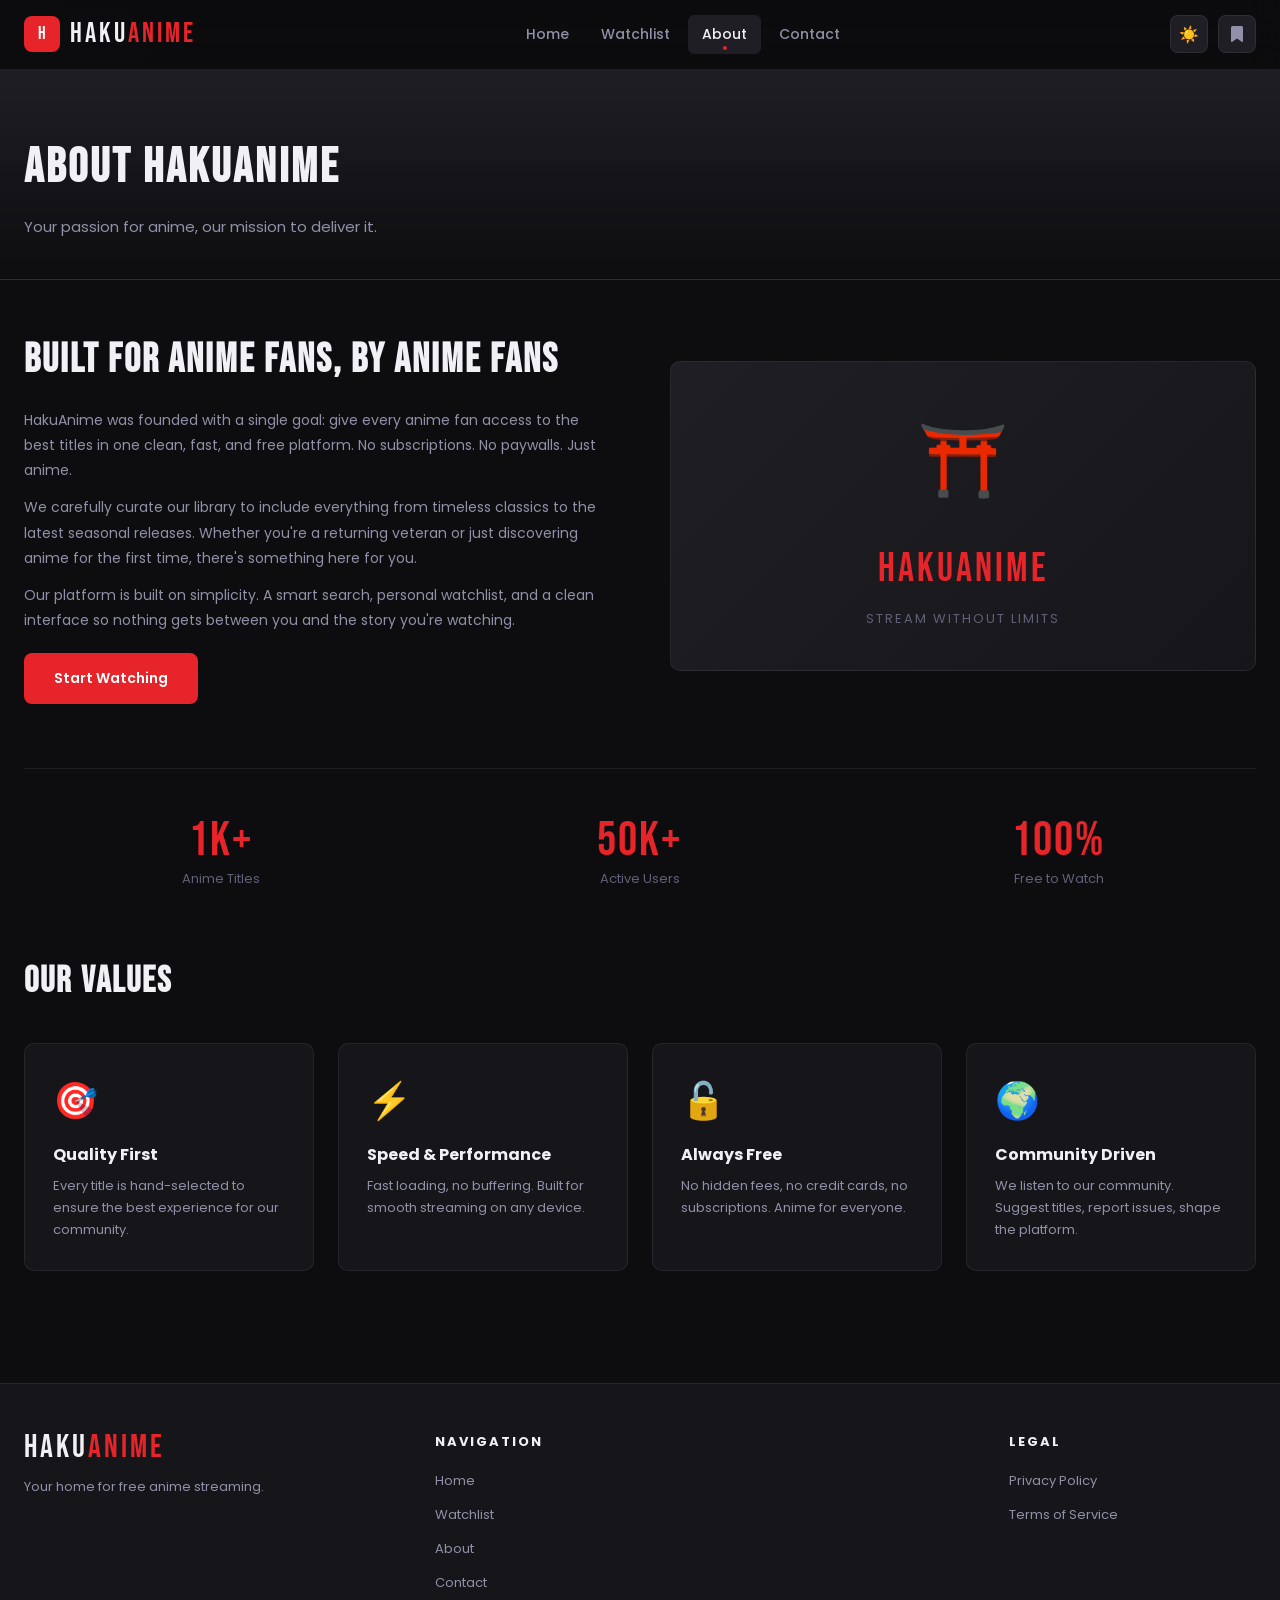
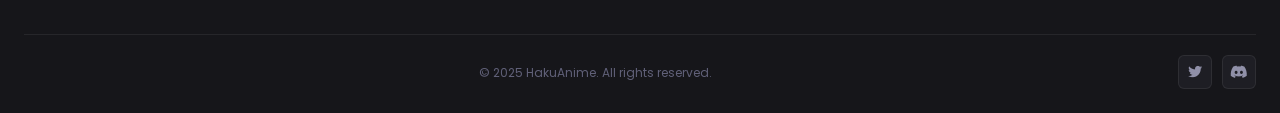
==== pages/about.html @ 0387162b "Initial commit: HakuAnime website launch" ====
<!DOCTYPE html>
<html lang="en">
<head>
  <meta charset="UTF-8">
  <meta name="viewport" content="width=device-width, initial-scale=1.0">
  <title>About — HakuAnime</title>
  <link rel="preconnect" href="https://fonts.googleapis.com">
  <link rel="preconnect" href="https://fonts.gstatic.com" crossorigin>
  <link href="https://fonts.googleapis.com/css2?family=Poppins:wght@300;400;500;600;700&family=Bebas+Neue&display=swap" rel="stylesheet">
  <link rel="stylesheet" href="https://cdnjs.cloudflare.com/ajax/libs/font-awesome/6.5.0/css/all.min.css">
  <link rel="stylesheet" href="../style/style.css">
</head>
<body>

  <header id="header">
    <div class="header-inner">
      <a href="../index.html" class="logo">
        <div class="logo-icon">H</div>
        <span class="logo-text">HAKU<span>ANIME</span></span>
      </a>
      <nav id="nav-menu">
        <a href="../index.html" class="nav-link">Home</a>
        <a href="watchlist.html" class="nav-link">Watchlist</a>
        <a href="about.html" class="nav-link active">About</a>
        <a href="contact.html" class="nav-link">Contact</a>
      </nav>
      <div class="header-actions">
        <button class="icon-btn theme-toggle"><span class="dark-mode-icon">☀️</span></button>
        <a href="watchlist.html" class="icon-btn"><i class="fas fa-bookmark"></i></a>
      </div>
      <button class="hamburger"><span></span><span></span><span></span></button>
    </div>
  </header>
  <nav class="mobile-nav">
    <a href="../index.html" class="nav-link">Home</a>
    <a href="watchlist.html" class="nav-link">Watchlist</a>
    <a href="about.html" class="nav-link active">About</a>
    <a href="contact.html" class="nav-link">Contact</a>
  </nav>

  <div class="page-hero">
    <div class="container">
      <div class="breadcrumb">
        <a href="../index.html">Home</a>
        <span class="breadcrumb-sep">/</span>
        <span>About</span>
      </div>
      <h1>About HakuAnime</h1>
      <p>Your passion for anime, our mission to deliver it.</p>
    </div>
  </div>

  <div class="container" style="padding-bottom:80px">
    <div class="about-grid">
      <div class="about-text">
        <h2>Built For Anime Fans, By Anime Fans</h2>
        <p>HakuAnime was founded with a single goal: give every anime fan access to the best titles in one clean, fast, and free platform. No subscriptions. No paywalls. Just anime.</p>
        <p>We carefully curate our library to include everything from timeless classics to the latest seasonal releases. Whether you're a returning veteran or just discovering anime for the first time, there's something here for you.</p>
        <p>Our platform is built on simplicity. A smart search, personal watchlist, and a clean interface so nothing gets between you and the story you're watching.</p>
        <a href="../index.html" class="btn-primary" style="display:inline-flex;margin-top:8px">Start Watching</a>
      </div>
      <div class="about-visual">
        <div style="font-size:72px;margin-bottom:20px">⛩️</div>
        <div style="font-family:'Bebas Neue',sans-serif;font-size:40px;letter-spacing:3px;color:var(--primary-red)">HAKUANIME</div>
        <div style="font-size:13px;color:var(--text-muted);margin-top:8px;letter-spacing:2px">STREAM WITHOUT LIMITS</div>
      </div>
    </div>

    <div class="about-stats">
      <div class="stat-item">
        <div class="stat-num">1K+</div>
        <div class="stat-label">Anime Titles</div>
      </div>
      <div class="stat-item">
        <div class="stat-num">50K+</div>
        <div class="stat-label">Active Users</div>
      </div>
      <div class="stat-item">
        <div class="stat-num">100%</div>
        <div class="stat-label">Free to Watch</div>
      </div>
    </div>

    <!-- Values -->
    <div style="margin-top:64px">
      <h2 style="font-family:'Bebas Neue',sans-serif;font-size:36px;letter-spacing:2px;margin-bottom:32px">Our Values</h2>
      <div style="display:grid;grid-template-columns:repeat(auto-fill,minmax(260px,1fr));gap:24px">
        <div style="background:var(--card-bg);border:1px solid var(--border);border-radius:var(--radius);padding:28px">
          <div style="font-size:36px;margin-bottom:12px">🎯</div>
          <h3 style="font-size:16px;font-weight:700;margin-bottom:8px">Quality First</h3>
          <p style="font-size:13px;color:var(--text-secondary);line-height:1.7">Every title is hand-selected to ensure the best experience for our community.</p>
        </div>
        <div style="background:var(--card-bg);border:1px solid var(--border);border-radius:var(--radius);padding:28px">
          <div style="font-size:36px;margin-bottom:12px">⚡</div>
          <h3 style="font-size:16px;font-weight:700;margin-bottom:8px">Speed & Performance</h3>
          <p style="font-size:13px;color:var(--text-secondary);line-height:1.7">Fast loading, no buffering. Built for smooth streaming on any device.</p>
        </div>
        <div style="background:var(--card-bg);border:1px solid var(--border);border-radius:var(--radius);padding:28px">
          <div style="font-size:36px;margin-bottom:12px">🔓</div>
          <h3 style="font-size:16px;font-weight:700;margin-bottom:8px">Always Free</h3>
          <p style="font-size:13px;color:var(--text-secondary);line-height:1.7">No hidden fees, no credit cards, no subscriptions. Anime for everyone.</p>
        </div>
        <div style="background:var(--card-bg);border:1px solid var(--border);border-radius:var(--radius);padding:28px">
          <div style="font-size:36px;margin-bottom:12px">🌍</div>
          <h3 style="font-size:16px;font-weight:700;margin-bottom:8px">Community Driven</h3>
          <p style="font-size:13px;color:var(--text-secondary);line-height:1.7">We listen to our community. Suggest titles, report issues, shape the platform.</p>
        </div>
      </div>
    </div>
  </div>

  <footer id="footer">
    <div class="footer-inner">
      <div class="footer-top">
        <div class="footer-brand">
          <span class="logo-text">HAKU<span style="color:var(--primary-red)">ANIME</span></span>
          <p class="footer-desc">Your home for free anime streaming.</p>
        </div>
        <div>
          <h4 class="footer-heading">Navigation</h4>
          <ul class="footer-links">
            <li><a href="../index.html" class="footer-link">Home</a></li>
            <li><a href="watchlist.html" class="footer-link">Watchlist</a></li>
            <li><a href="about.html" class="footer-link">About</a></li>
            <li><a href="contact.html" class="footer-link">Contact</a></li>
          </ul>
        </div>
        <div></div>
        <div>
          <h4 class="footer-heading">Legal</h4>
          <ul class="footer-links">
            <li><a href="#" class="footer-link">Privacy Policy</a></li>
            <li><a href="#" class="footer-link">Terms of Service</a></li>
          </ul>
        </div>
      </div>
      <div class="footer-bottom">
        <span class="footer-copy">© 2025 HakuAnime. All rights reserved.</span>
        <div class="footer-socials">
          <a href="#" class="social-btn"><i class="fab fa-twitter"></i></a>
          <a href="#" class="social-btn"><i class="fab fa-discord"></i></a>
        </div>
      </div>
    </div>
  </footer>

  <div id="toast-container"></div>
  <script src="../js/notifications.js"></script>
  <script src="../js/watchlist.js"></script>
  <script src="../js/dark-mode.js"></script>
  <script src="../js/main.js"></script>
</body>
</html>
---- style/style.css ----
/* =============================================
   HAKUANIME — Main Stylesheet
   Design: Dark cinematic anime aesthetic
   Font: Poppins + Bebas Neue
   Colors: Crimson, near-black, off-white
============================================= */

@import url("https://fonts.googleapis.com/css2?family=Poppins:wght@300;400;500;600;700&family=Bebas+Neue&display=swap");

/* ---- CSS Variables ---- */
:root {
  --primary-red: #e62429;
  --primary-red-dark: #b01a1e;
  --primary-red-glow: rgba(230, 36, 41, 0.35);
  --dark-bg: #0d0d0f;
  --card-bg: #16161a;
  --surface: #1e1e24;
  --surface-hover: #252530;
  --border: rgba(255, 255, 255, 0.07);
  --border-btn-sec: 2px solid rgba(255, 255, 255, 0.2);
  --title-primary: #f0f0f5;
  --text-primary: #f0f0f5;
  --text-secondary: #9090a8;
  --text-muted: #606078;
  --snow-white: #ffffff;
  --shadow: 0 8px 32px rgba(0, 0, 0, 0.5);
  --shadow-card: 0 4px 20px rgba(0, 0, 0, 0.4);
  --radius: 10px;
  --radius-sm: 6px;
  --transition: 0.25s ease;
  --header-h: 70px;
}

/* Light Mode */
body.light-mode {
  --dark-bg: #f3f3f7;
  --card-bg: #ffffff;
  --surface: #eaeaf0;
  --surface-hover: #dddde8;
  --border: rgba(0, 0, 0, 0.1);
  --border-btn-sec: 2px solid var(--primary-red);
  --title-primary: var(--primary-red-dark);
  --text-primary: #111118;
  --text-secondary: #55556a;
  --text-muted: #888898;
  --shadow: 0 8px 32px rgba(0, 0, 0, 0.1);
  --shadow-card: 0 4px 20px rgba(0, 0, 0, 0.08);
}

/* ---- Reset & Base ---- */
*,
*::before,
*::after {
  box-sizing: border-box;
  margin: 0;
  padding: 0;
}
html {
  scroll-behavior: smooth;
}
body {
  background: var(--dark-bg);
  color: var(--text-primary);
  font-family: "Poppins", sans-serif;
  font-size: 15px;
  line-height: 1.6;
  transition: background var(--transition), color var(--transition);
  overflow-x: hidden;
}
a {
  color: inherit;
  text-decoration: none;
}
img {
  max-width: 100%;
  display: block;
}
ul {
  list-style: none;
}
button {
  cursor: pointer;
  border: none;
  background: none;
  font-family: inherit;
}

/* ---- Scrollbar ---- */
::-webkit-scrollbar {
  width: 6px;
}
::-webkit-scrollbar-track {
  background: var(--dark-bg);
}
::-webkit-scrollbar-thumb {
  background: var(--primary-red);
  border-radius: 3px;
}

/* ---- HEADER ---- */
#header {
  position: fixed;
  top: 0;
  left: 0;
  right: 0;
  height: var(--header-h);
  background: rgba(13, 13, 15, 0.92);
  backdrop-filter: blur(16px);
  -webkit-backdrop-filter: blur(16px);
  border-bottom: 1px solid var(--border);
  z-index: 1000;
  display: flex;
  align-items: center;
  transition: background var(--transition);
}
body.light-mode #header {
  background: rgba(243, 243, 247, 0.92);
}
.header-inner {
  display: flex;
  align-items: center;
  justify-content: space-between;
  width: 100%;
  max-width: 1400px;
  margin: 0 auto;
  padding: 0 24px;
  gap: 20px;
}
.logo {
  display: flex;
  align-items: center;
  gap: 10px;
  flex-shrink: 0;
}
.logo-icon {
  width: 36px;
  height: 36px;
  background: var(--primary-red);
  border-radius: 8px;
  display: grid;
  place-items: center;
  font-size: 18px;
  color: white;
  font-family: "Bebas Neue", sans-serif;
  letter-spacing: 1px;
}
.logo-text {
  font-family: "Bebas Neue", sans-serif;
  font-size: 28px;
  letter-spacing: 3px;
  color: var(--text-primary);
  line-height: 1;
}
.logo-text span {
  color: var(--primary-red);
}

/* Nav */
#nav-menu {
  display: flex;
  align-items: center;
  gap: 4px;
}
.nav-link {
  padding: 8px 14px;
  border-radius: var(--radius-sm);
  font-size: 14px;
  font-weight: 500;
  color: var(--text-secondary);
  transition: color var(--transition), background var(--transition);
  position: relative;
}
.nav-link:hover,
.nav-link.active {
  color: var(--text-primary);
  background: var(--surface);
}
.nav-link.active::after {
  content: "";
  position: absolute;
  bottom: 4px;
  left: 50%;
  transform: translateX(-50%);
  width: 4px;
  height: 4px;
  background: var(--primary-red);
  border-radius: 50%;
}

/* Header Actions */
.header-actions {
  display: flex;
  align-items: center;
  gap: 10px;
}
.header-search {
  display: flex;
  align-items: center;
  background: var(--surface);
  border: 1px solid var(--border);
  border-radius: 8px;
  overflow: hidden;
  transition: border-color var(--transition);
}
.header-search:focus-within {
  border-color: var(--primary-red);
}
.header-search input {
  background: none;
  border: none;
  outline: none;
  padding: 8px 12px;
  color: var(--text-primary);
  font-family: inherit;
  font-size: 13px;
  width: 200px;
  transition: width var(--transition);
}
.header-search input::placeholder {
  color: var(--text-muted);
}
.header-search button {
  padding: 8px 12px;
  color: var(--text-muted);
  transition: color var(--transition);
}
.header-search button:hover {
  color: var(--primary-red);
}

.icon-btn {
  width: 38px;
  height: 38px;
  border-radius: 8px;
  display: grid;
  place-items: center;
  color: var(--text-secondary);
  background: var(--surface);
  border: 1px solid var(--border);
  transition: all var(--transition);
  font-size: 16px;
}
.icon-btn:hover {
  color: var(--text-primary);
  border-color: var(--primary-red);
  background: var(--surface-hover);
}

/* Mobile Nav Toggle */
.hamburger {
  display: none;
  flex-direction: column;
  gap: 5px;
  padding: 8px;
  cursor: pointer;
}
.hamburger span {
  display: block;
  width: 22px;
  height: 2px;
  background: var(--text-primary);
  border-radius: 2px;
  transition: all 0.3s;
}

/* ---- HERO / BANNER ---- */
#hero {
  margin-top: var(--header-h);
  height: 600px;
  position: relative;
  overflow: hidden;
}
.hero-slide {
  position: absolute;
  inset: 0;
  opacity: 0;
  transition: opacity 0.8s ease;
  display: none;
}
.hero-slide.active {
  opacity: 1;
  display: block;
}
.hero-bg {
  width: 100%;
  height: 100%;
  object-fit: cover;
  filter: brightness(0.45) saturate(1.2);
}
.hero-gradient {
  position: absolute;
  inset: 0;
  background: linear-gradient(
      to right,
      rgba(13, 13, 15, 0.95) 30%,
      rgba(13, 13, 15, 0.4) 70%,
      transparent 100%
    ),
    linear-gradient(to top, var(--dark-bg) 0%, transparent 40%);
}
.hero-content {
  position: absolute;
  bottom: 80px;
  left: 0;
  right: 0;
  max-width: 1400px;
  margin: 0 auto;
  padding: 0 40px;
}
.hero-label {
  display: inline-flex;
  align-items: center;
  gap: 6px;
  background: var(--primary-red);
  color: white;
  font-size: 11px;
  font-weight: 700;
  letter-spacing: 2px;
  text-transform: uppercase;
  padding: 4px 12px;
  border-radius: 4px;
  margin-bottom: 14px;
}
.hero-title {
  font-family: "Bebas Neue", sans-serif;
  font-size: clamp(42px, 6vw, 72px);
  line-height: 1;
  letter-spacing: 2px;
  color: var(--title-primary);
  margin-bottom: 8px;
}
.hero-japanese {
  font-size: 15px;
  color: var(--text-muted);
  margin-bottom: 14px;
  letter-spacing: 2px;
}
.hero-meta {
  display: flex;
  align-items: center;
  gap: 16px;
  margin-bottom: 16px;
  flex-wrap: wrap;
}
.hero-rating {
  display: flex;
  align-items: center;
  gap: 5px;
  color: #f5c518;
  font-weight: 600;
  font-size: 14px;
}
.hero-genres {
  display: flex;
  gap: 8px;
  flex-wrap: wrap;
}
.genre-tag {
  background: rgba(255, 255, 255, 0.1);
  border: 1px solid rgba(255, 255, 255, 0.2);
  padding: 3px 10px;
  border-radius: 20px;
  font-size: 12px;
  font-weight: 500;
  color: var(--text-secondary);
  backdrop-filter: blur(8px);
}
.hero-desc {
  max-width: 500px;
  color: var(--text-secondary);
  font-size: 14px;
  line-height: 1.7;
  margin-bottom: 24px;
  display: -webkit-box;
  --webkit-line-clamp: 3;
  -webkit-box-orient: vertical;
  overflow: hidden;
}
.hero-buttons {
  display: flex;
  gap: 12px;
  align-items: center;
}
.btn-primary {
  display: inline-flex;
  align-items: center;
  gap: 8px;
  background: var(--primary-red);
  color: white;
  padding: 12px 28px;
  border-radius: 8px;
  font-size: 14px;
  font-weight: 600;
  transition: all var(--transition);
  border: 2px solid var(--primary-red);
}
.btn-primary:hover {
  background: var(--primary-red-dark);
  transform: translateY(-2px);
  box-shadow: 0 8px 24px var(--primary-red-glow);
}
.btn-secondary {
  display: inline-flex;
  align-items: center;
  gap: 8px;
  background: rgba(255, 255, 255, 0.1);
  color: var(--title-primary);
  padding: 12px 28px;
  border-radius: 8px;
  font-size: 14px;
  font-weight: 600;
  border: var(--border-btn-sec);
  transition: all var(--transition);
  backdrop-filter: blur(8px);
}
.btn-secondary:hover {
  background: rgba(255, 255, 255, 0.18);
  transform: translateY(-2px);
}

/* Hero dots nav */
.hero-dots {
  position: absolute;
  bottom: 24px;
  left: 50%;
  transform: translateX(-50%);
  display: flex;
  gap: 8px;
}
.hero-dot {
  width: 8px;
  height: 8px;
  border-radius: 50%;
  background: rgba(255, 255, 255, 0.3);
  cursor: pointer;
  transition: all var(--transition);
}
.hero-dot.active {
  background: var(--primary-red);
  width: 24px;
  border-radius: 4px;
}

/* ---- SECTION COMMONS ---- */
.section {
  padding: 64px 0;
}
.section-header {
  display: flex;
  align-items: center;
  justify-content: space-between;
  margin-bottom: 32px;
}
.section-title {
  display: flex;
  align-items: center;
  gap: 12px;
  font-size: 22px;
  font-weight: 700;
}
.section-title::before {
  content: "";
  width: 4px;
  height: 28px;
  background: var(--primary-red);
  border-radius: 2px;
  flex-shrink: 0;
}
.section-link {
  font-size: 13px;
  font-weight: 600;
  color: var(--primary-red);
  display: flex;
  align-items: center;
  gap: 4px;
  transition: gap var(--transition);
}
.section-link:hover {
  gap: 8px;
}
.container {
  max-width: 1400px;
  margin: 0 auto;
  padding: 0 24px;
  position: relative;
}

/* ---- ANIME GRID ---- */
.anime-grid {
  display: grid;
  grid-template-columns: repeat(auto-fill, minmax(180px, 1fr));
  gap: 20px;
}
.anime-card {
  position: relative;
  background: var(--card-bg);
  border-radius: var(--radius);
  overflow: hidden;
  border: 1px solid var(--border);
  transition: all var(--transition);
  cursor: pointer;
}
.anime-card:hover {
  transform: translateY(-6px);
  border-color: var(--primary-red);
  box-shadow: 0 16px 40px rgba(0, 0, 0, 0.5), 0 0 0 1px var(--primary-red);
}
.card-poster {
  position: relative;
  aspect-ratio: 2/3;
  overflow: hidden;
}
.card-poster img {
  width: 100%;
  height: 100%;
  object-fit: cover;
  transition: transform 0.4s ease;
}
.anime-card:hover .card-poster img {
  transform: scale(1.06);
}
.card-overlay {
  position: absolute;
  inset: 0;
  background: linear-gradient(
    to top,
    rgba(13, 13, 15, 0.95) 0%,
    transparent 50%
  );
  opacity: 0;
  transition: opacity var(--transition);
  display: flex;
  flex-direction: column;
  justify-content: flex-end;
  padding: 16px 12px;
  gap: 8px;
}
.anime-card:hover .card-overlay {
  opacity: 1;
}
.overlay-actions {
  display: flex;
  gap: 8px;
}
.overlay-btn {
  flex: 1;
  padding: 8px;
  border-radius: 6px;
  font-size: 12px;
  font-weight: 600;
  text-align: center;
  transition: all var(--transition);
}
.overlay-btn.play {
  background: var(--primary-red);
  color: white;
}
.overlay-btn.play:hover {
  background: var(--primary-red-dark);
}
.overlay-btn.add {
  background: rgba(255, 255, 255, 0.15);
  color: white;
  border: 1px solid rgba(255, 255, 255, 0.25);
}
.overlay-btn.add:hover {
  background: rgba(255, 255, 255, 0.25);
}
.overlay-btn.add.in-watchlist {
  background: rgba(230, 36, 41, 0.2);
  border-color: var(--primary-red);
  color: var(--primary-red);
}

.card-badge {
  position: absolute;
  top: 8px;
  left: 8px;
  background: var(--primary-red);
  color: white;
  font-size: 10px;
  font-weight: 700;
  padding: 2px 7px;
  border-radius: 4px;
  letter-spacing: 1px;
  text-transform: uppercase;
}
.card-rating {
  position: absolute;
  top: 8px;
  right: 8px;
  background: rgba(0, 0, 0, 0.75);
  color: #f5c518;
  font-size: 11px;
  font-weight: 700;
  padding: 3px 7px;
  border-radius: 4px;
  display: flex;
  align-items: center;
  gap: 3px;
  backdrop-filter: blur(6px);
}
.card-info {
  padding: 12px;
}
.card-title {
  font-size: 13px;
  font-weight: 600;
  color: var(--text-primary);
  margin-bottom: 4px;
  white-space: nowrap;
  overflow: hidden;
  text-overflow: ellipsis;
  transition: color var(--transition);
}
.anime-card:hover .card-title {
  color: var(--primary-red);
}
.card-meta {
  display: flex;
  align-items: center;
  gap: 8px;
  font-size: 11px;
  color: var(--text-muted);
}
.card-meta-dot {
  width: 3px;
  height: 3px;
  border-radius: 50%;
  background: var(--text-muted);
}

/* ---- TRENDING ROW ---- */
.trending-grid {
  display: grid;
  grid-template-columns: repeat(auto-fill, minmax(280px, 1fr));
  gap: 16px;
}
.trending-card {
  display: flex;
  gap: 14px;
  background: var(--card-bg);
  border: 1px solid var(--border);
  border-radius: var(--radius);
  padding: 12px;
  cursor: pointer;
  transition: all var(--transition);
  position: relative;
  overflow: hidden;
}
.trending-card::before {
  content: "";
  position: absolute;
  inset: 0;
  background: linear-gradient(135deg, transparent, var(--primary-red-glow));
  opacity: 0;
  transition: opacity var(--transition);
}
.trending-card:hover {
  border-color: var(--primary-red);
  transform: translateY(-3px);
}
.trending-card:hover::before {
  opacity: 1;
}
.trending-thumb {
  width: 70px;
  height: 100px;
  border-radius: 6px;
  overflow: hidden;
  flex-shrink: 0;
}
.trending-thumb img {
  width: 100%;
  height: 100%;
  object-fit: cover;
}
.trending-info {
  display: flex;
  flex-direction: column;
  gap: 4px;
  position: relative;
  z-index: 1;
  flex: 1;
  min-width: 0;
}
.trending-num {
  font-family: "Bebas Neue", sans-serif;
  font-size: 32px;
  color: var(--text-muted);
  line-height: 1;
  opacity: 0.4;
}
.trending-title {
  font-size: 14px;
  font-weight: 600;
  color: var(--text-primary);
  white-space: nowrap;
  overflow: hidden;
  text-overflow: ellipsis;
}
.trending-genres {
  display: flex;
  gap: 5px;
  flex-wrap: wrap;
}
.trending-genre-tag {
  font-size: 10px;
  padding: 2px 7px;
  border-radius: 12px;
  background: var(--surface);
  color: var(--text-muted);
}
.trending-status {
  font-size: 11px;
  font-weight: 600;
  margin-top: auto;
}
.trending-status.ongoing {
  color: #4caf50;
}
.trending-status.completed {
  color: var(--text-muted);
}

/* ---- FILTER BAR ---- */
.filter-bar {
  display: flex;
  align-items: center;
  gap: 10px;
  margin-bottom: 32px;
  flex-wrap: wrap;
}
.filter-btn {
  padding: 7px 18px;
  border-radius: 20px;
  font-size: 13px;
  font-weight: 500;
  color: var(--text-secondary);
  background: var(--surface);
  border: 1px solid var(--border);
  transition: all var(--transition);
}
.filter-btn:hover,
.filter-btn.active {
  background: var(--primary-red);
  color: white;
  border-color: var(--primary-red);
}

/* ---- SEARCH RESULTS ---- */
#search-results-section {
  display: none;
  padding: 32px 0 64px;
}
#search-results-section.visible {
  display: block;
}
.search-results-title {
  font-size: 18px;
  font-weight: 600;
  margin-bottom: 24px;
  color: var(--text-secondary);
}
.search-results-title span {
  color: var(--primary-red);
}

/* ---- FOOTER ---- */
#footer {
  background: var(--card-bg);
  border-top: 1px solid var(--border);
  padding: 48px 0 24px;
  margin-top: 32px;
}
.footer-inner {
  max-width: 1400px;
  margin: 0 auto;
  padding: 0 24px;
}
.footer-top {
  display: grid;
  grid-template-columns: 1.5fr repeat(3, 1fr);
  gap: 40px;
  margin-bottom: 40px;
}
.footer-brand .logo-text {
  font-size: 32px;
  margin-bottom: 12px;
  display: block;
}
.footer-desc {
  font-size: 13px;
  color: var(--text-secondary);
  line-height: 1.7;
  max-width: 260px;
}
.footer-heading {
  font-size: 13px;
  font-weight: 700;
  text-transform: uppercase;
  letter-spacing: 2px;
  color: var(--text-primary);
  margin-bottom: 16px;
}
.footer-links {
  display: flex;
  flex-direction: column;
  gap: 10px;
}
.footer-link {
  font-size: 13px;
  color: var(--text-secondary);
  transition: color var(--transition);
}
.footer-link:hover {
  color: var(--primary-red);
}
.footer-bottom {
  border-top: 1px solid var(--border);
  padding-top: 20px;
  display: flex;
  align-items: center;
  justify-content: space-between;
  flex-wrap: wrap;
  gap: 12px;
}
.footer-copy {
  font-size: 12px;
  color: var(--text-muted);
  margin: 0 auto;
  a {
    font-weight: bold;
    font-size: 1rem;
  }
}
.footer-socials {
  display: flex;
  gap: 10px;
}
.social-btn {
  width: 34px;
  height: 34px;
  border-radius: 6px;
  background: var(--surface);
  border: 1px solid var(--border);
  display: grid;
  place-items: center;
  font-size: 14px;
  color: var(--text-secondary);
  transition: all var(--transition);
}
.social-btn:hover {
  background: var(--primary-red);
  border-color: var(--primary-red);
  color: white;
}

/* ---- TOAST ---- */
#toast-container {
  position: fixed;
  bottom: 24px;
  right: 24px;
  z-index: 9999;
  display: flex;
  flex-direction: column;
  gap: 10px;
  pointer-events: none;
}
.toast {
  display: flex;
  align-items: center;
  gap: 10px;
  background: var(--surface);
  border: 1px solid var(--border);
  border-left: 3px solid var(--primary-red);
  padding: 12px 18px;
  border-radius: var(--radius-sm);
  font-size: 13px;
  font-weight: 500;
  color: var(--text-primary);
  box-shadow: var(--shadow);
  animation: toastIn 0.3s ease forwards;
  pointer-events: all;
  min-width: 260px;
}
.toast.success {
  border-left-color: #4caf50;
}
.toast.error {
  border-left-color: #e53935;
}
.toast-icon {
  font-size: 16px;
}
@keyframes toastIn {
  from {
    transform: translateX(100%);
    opacity: 0;
  }
  to {
    transform: translateX(0);
    opacity: 1;
  }
}
@keyframes toastOut {
  from {
    transform: translateX(0);
    opacity: 1;
  }
  to {
    transform: translateX(120%);
    opacity: 0;
  }
}
.toast.removing {
  animation: toastOut 0.3s ease forwards;
}

/* ---- DETAIL PAGE ---- */
.detail-hero {
  margin-top: var(--header-h);
  height: 30rem;
  width: 100%;
  position: relative;
  overflow: hidden;
}
.detail-hero-bg {
  width: 100%;
  height: 100%;
  object-fit: cover;
  filter: brightness(0.5) saturate(1.1) blur(2px);
  transform: scale(1.05);
}
.detail-hero-overlay {
  position: absolute;
  inset: 0;
  background: linear-gradient(
    to top,
    var(--dark-bg) 0%,
    rgba(13, 13, 15, 0.4) 60%,
    transparent 100%
  );
}

.detail-content {
  max-width: 1400px;
  margin: 0 auto;
  padding: 0 24px;
  display: grid;
  grid-template-columns: 240px 1fr;
  gap: 40px;
  margin-top: -120px;
  position: relative;
  z-index: 10;
}
.detail-poster-wrap {
  position: relative;
}
.detail-poster {
  width: 100%;
  aspect-ratio: 2/3;
  object-fit: cover;
  border-radius: var(--radius);
  border: 2px solid var(--border);
  box-shadow: var(--shadow);
}

.detail-title {
  font-family: "Bebas Neue", sans-serif;
  font-size: 4rem;
  letter-spacing: 2px;
  line-height: 1;
  margin-bottom: 4px;
}
.detail-japanese {
  color: var(--text-muted);
  font-size: 14px;
  letter-spacing: 2px;
  margin-bottom: 16px;
}
.detail-badges {
  display: flex;
  gap: 8px;
  flex-wrap: wrap;
  margin-bottom: 16px;
}
.detail-badge {
  padding: 4px 12px;
  border-radius: 4px;
  font-size: 12px;
  font-weight: 600;
}
.detail-badge.rating {
  background: rgba(245, 197, 24, 0.15);
  color: #f5c518;
}
.detail-badge.episodes {
  background: var(--surface);
  color: var(--text-secondary);
}
.detail-badge.status-ongoing {
  background: rgba(76, 175, 80, 0.15);
  color: #4caf50;
}
.detail-badge.status-completed {
  background: var(--surface);
  color: var(--text-secondary);
}
.detail-desc {
  color: var(--text-secondary);
  font-size: 14px;
  line-height: 1.8;
  margin-bottom: 24px;
  max-width: 620px;
}
.detail-actions {
  display: flex;
  gap: 12px;
  flex-wrap: wrap;
  margin-bottom: 32px;
}
.detail-genres {
  display: flex;
  gap: 8px;
  flex-wrap: wrap;
}
.detail-genre-tag {
  background: var(--surface);
  border: 1px solid var(--border);
  padding: 5px 14px;
  border-radius: 20px;
  font-size: 12px;
  color: var(--text-secondary);
}

/* Video section */
.video-section {
  padding: 48px 0;
}
.video-wrapper {
  position: relative;
  padding-bottom: 56.25%;
  height: 0;
  border-radius: var(--radius);
  overflow: hidden;
  background: #000;
}
.video-wrapper iframe {
  position: absolute;
  top: 0;
  left: 0;
  width: 100%;
  height: 100%;
}

/* ---- WATCHLIST PAGE ---- */
.watchlist-empty {
  text-align: center;
  padding: 80px 24px;
}
.watchlist-empty-icon {
  font-size: 64px;
  margin-bottom: 16px;
  opacity: 0.3;
}
.watchlist-empty h2 {
  font-size: 24px;
  margin-bottom: 8px;
  color: var(--text-secondary);
}
.watchlist-empty p {
  color: var(--text-muted);
  font-size: 14px;
  margin-bottom: 24px;
}
.watchlist-grid {
  display: grid;
  grid-template-columns: repeat(auto-fill, minmax(220px, 1fr));
  gap: 20px;
}
.watchlist-card {
  position: relative;
  background: var(--card-bg);
  border: 1px solid var(--border);
  border-radius: var(--radius);
  overflow: hidden;
  transition: all var(--transition);
}
.watchlist-card:hover {
  border-color: var(--primary-red);
  transform: translateY(-4px);
}
.watchlist-remove {
  position: absolute;
  top: 8px;
  right: 8px;
  width: 28px;
  height: 28px;
  background: rgba(230, 36, 41, 0.85);
  color: white;
  border-radius: 50%;
  display: grid;
  place-items: center;
  font-size: 13px;
  z-index: 10;
  opacity: 0;
  transition: opacity var(--transition);
}
.watchlist-card:hover .watchlist-remove {
  opacity: 1;
}

/* ---- PAGE HERO ---- */
.page-hero {
  margin-top: var(--header-h);
  padding: 60px 0 40px;
  background: linear-gradient(180deg, var(--surface) 0%, transparent 100%);
  border-bottom: 1px solid var(--border);
  margin-bottom: 48px;
}
.page-hero h1 {
  font-family: "Bebas Neue", sans-serif;
  font-size: 48px;
  letter-spacing: 3px;
}
.page-hero p {
  color: var(--text-secondary);
  margin-top: 8px;
}
.breadcrumb {
  display: flex;
  align-items: center;
  position: absolute;
  top: -6rem;
  gap: 8px;
  font-size: 12px;
  color: var(--text-muted);
  /*margin-bottom: 10rem;*/
}
.breadcrumb a {
  color: var(--primary-red);
}
.breadcrumb-sep {
  opacity: 0.4;
}

/* About page */
.about-grid {
  display: grid;
  grid-template-columns: 1fr 1fr;
  gap: 60px;
  align-items: center;
  margin-bottom: 64px;
}
.about-text h2 {
  font-family: "Bebas Neue", sans-serif;
  font-size: 40px;
  letter-spacing: 2px;
  margin-bottom: 16px;
}
.about-text p {
  color: var(--text-secondary);
  font-size: 14px;
  line-height: 1.8;
  margin-bottom: 12px;
}
.about-visual {
  background: linear-gradient(135deg, var(--surface), var(--card-bg));
  border: 1px solid var(--border);
  border-radius: var(--radius);
  padding: 40px;
  text-align: center;
}
.about-stats {
  display: grid;
  grid-template-columns: repeat(3, 1fr);
  gap: 24px;
  margin-top: 48px;
  padding-top: 48px;
  border-top: 1px solid var(--border);
}
.stat-item {
  text-align: center;
}
.stat-num {
  font-family: "Bebas Neue", sans-serif;
  font-size: 48px;
  color: var(--primary-red);
  letter-spacing: 2px;
  line-height: 1;
}
.stat-label {
  font-size: 13px;
  color: var(--text-muted);
  margin-top: 4px;
}

/* Contact page */
.contact-grid {
  display: grid;
  grid-template-columns: 1fr 1.4fr;
  gap: 48px;
}
.contact-info-card {
  background: var(--card-bg);
  border: 1px solid var(--border);
  border-radius: var(--radius);
  padding: 32px;
}
.contact-info-card h2 {
  font-family: "Bebas Neue", sans-serif;
  font-size: 32px;
  letter-spacing: 2px;
  margin-bottom: 16px;
}
.contact-info-card p {
  color: var(--text-secondary);
  font-size: 14px;
  line-height: 1.7;
  margin-bottom: 28px;
}
.contact-item {
  display: flex;
  align-items: center;
  gap: 14px;
  padding: 14px 0;
  border-top: 1px solid var(--border);
}
.contact-item-icon {
  width: 38px;
  height: 38px;
  background: rgba(230, 36, 41, 0.12);
  border-radius: 8px;
  display: grid;
  place-items: center;
  color: var(--primary-red);
  font-size: 16px;
  flex-shrink: 0;
}
.contact-item-text small {
  display: block;
  font-size: 11px;
  color: var(--text-muted);
  text-transform: uppercase;
  letter-spacing: 1px;
}
.contact-item-text a {
  font-size: 14px;
  font-weight: 500;
}
.contact-form-card {
  background: var(--card-bg);
  border: 1px solid var(--border);
  border-radius: var(--radius);
  padding: 32px;
}
.contact-form-card h2 {
  font-family: "Bebas Neue", sans-serif;
  font-size: 32px;
  letter-spacing: 2px;
  margin-bottom: 24px;
}
.form-group {
  margin-bottom: 18px;
}
.form-label {
  display: block;
  font-size: 12px;
  font-weight: 600;
  text-transform: uppercase;
  letter-spacing: 1px;
  color: var(--text-secondary);
  margin-bottom: 7px;
}
.form-input {
  width: 100%;
  background: var(--surface);
  border: 1px solid var(--border);
  border-radius: 8px;
  padding: 11px 14px;
  color: var(--text-primary);
  font-family: inherit;
  font-size: 14px;
  outline: none;
  transition: border-color var(--transition);
}
.form-input:focus {
  border-color: var(--primary-red);
}
.form-input::placeholder {
  color: var(--text-muted);
}
textarea.form-input {
  resize: vertical;
  min-height: 120px;
}
.form-row {
  display: grid;
  grid-template-columns: 1fr 1fr;
  gap: 16px;
}

/* ---- MOBILE MENU ---- */
.mobile-nav {
  display: none;
  position: fixed;
  top: var(--header-h);
  left: 0;
  right: 0;
  background: var(--card-bg);
  border-bottom: 1px solid var(--border);
  padding: 16px 24px;
  z-index: 999;
  flex-direction: column;
  gap: 4px;
}
.mobile-nav.open {
  display: flex;
}
.mobile-nav .nav-link {
  padding: 12px 14px;
  display: block;
}

/* ---- NO RESULTS ---- */
.no-results {
  text-align: center;
  padding: 60px 24px;
  color: var(--text-muted);
  font-size: 15px;
  grid-column: 1/-1;
}

/* ---- RESPONSIVE ---- */
@media (max-width: 1100px) {
  .footer-top {
    grid-template-columns: 1fr 1fr;
  }
}
@media (max-width: 900px) {
  #nav-menu {
    display: none;
  }
  .hamburger {
    display: flex;
  }
  .header-search input {
    width: 140px;
  }
  .hero-content {
    padding: 0 24px;
  }
  .detail-content {
    grid-template-columns: 180px 1fr;
    gap: 24px;
  }
  .about-grid {
    grid-template-columns: 1fr;
  }
  .contact-grid {
    grid-template-columns: 1fr;
  }
}
@media (max-width: 600px) {
  #hero {
    height: 500px;
  }
  .hero-content {
    bottom: 60px;
  }
  .hero-title {
    font-size: 36px;
  }
  .anime-grid {
    grid-template-columns: repeat(auto-fill, minmax(140px, 1fr));
    gap: 14px;
  }
  .trending-grid {
    grid-template-columns: 1fr;
  }
  .footer-top {
    grid-template-columns: 1fr;
  }
  .detail-content {
    grid-template-columns: 1fr;
  }
  .detail-poster {
    max-width: 200px;
  }
  .detail-title {
    font-size: 36px;
  }
  .about-stats {
    grid-template-columns: 1fr;
  }
  .form-row {
    grid-template-columns: 1fr;
  }
  .header-search {
    display: none;
  }
}
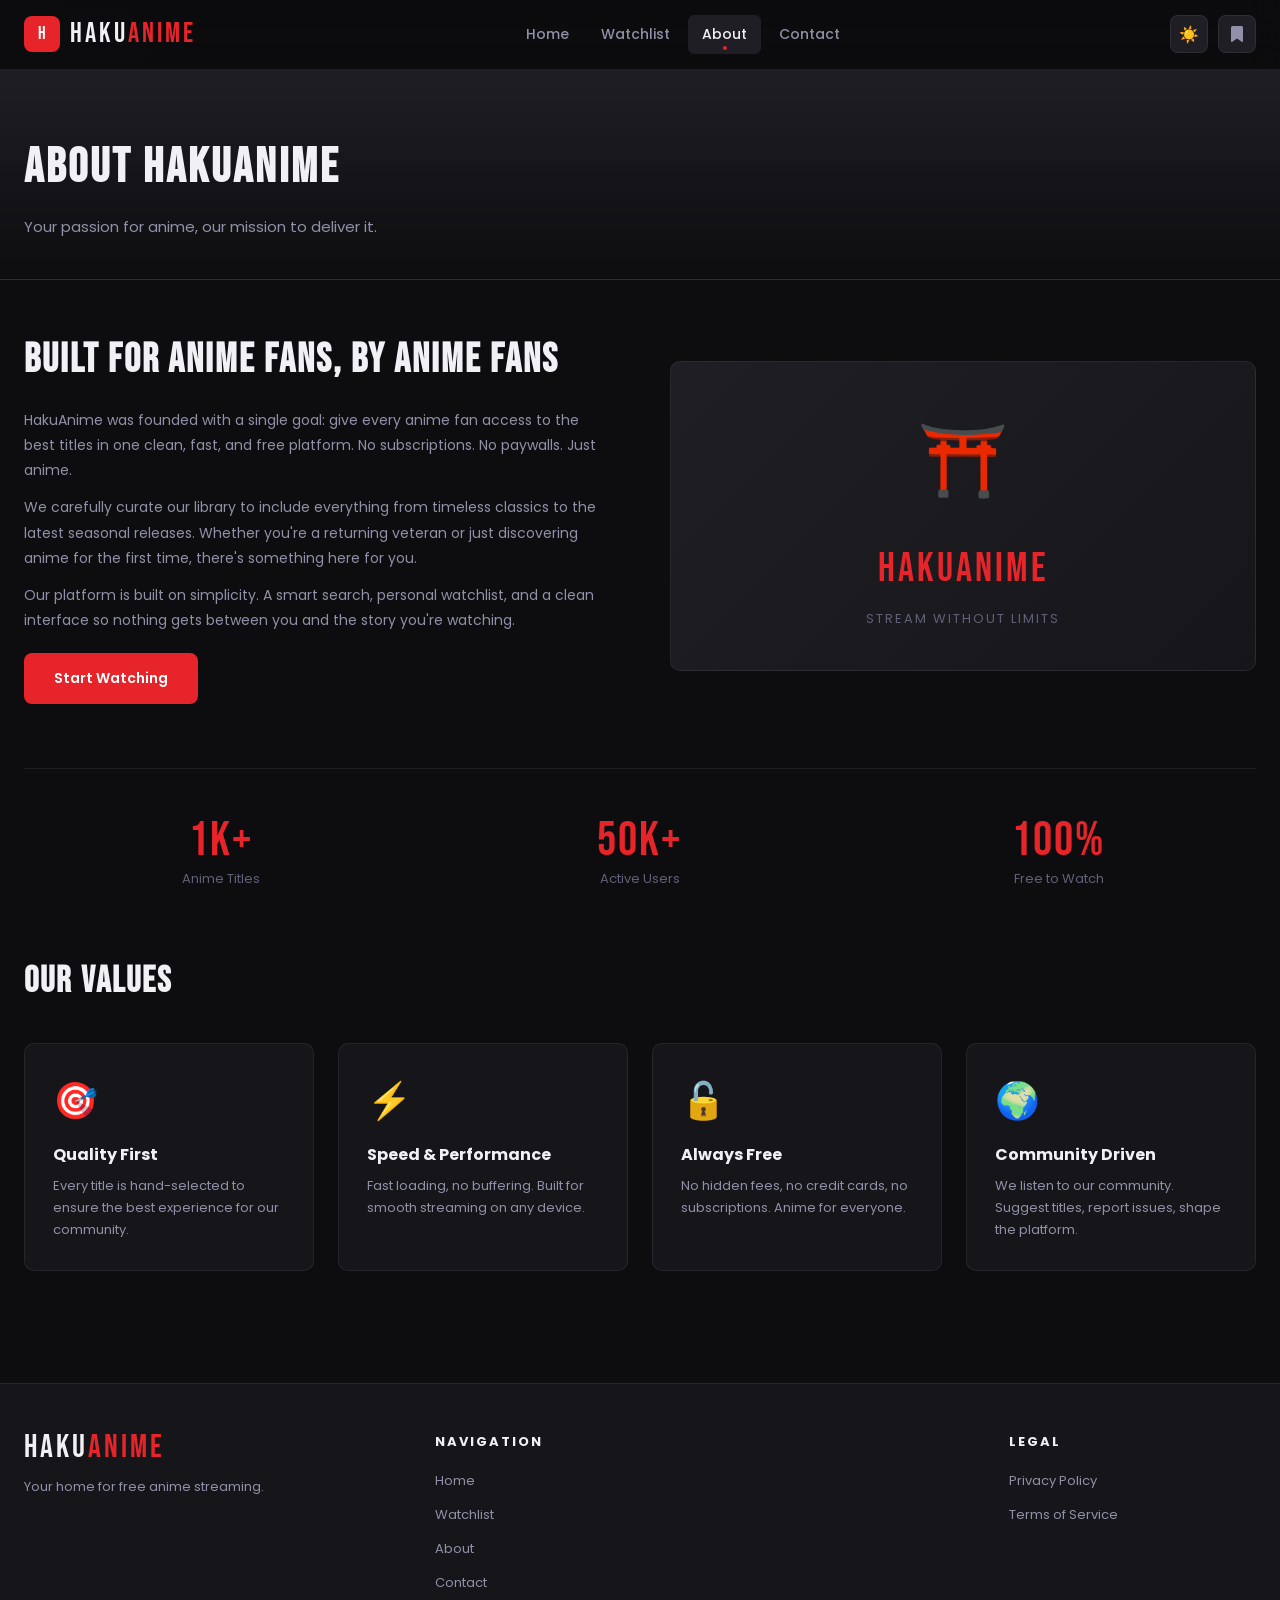
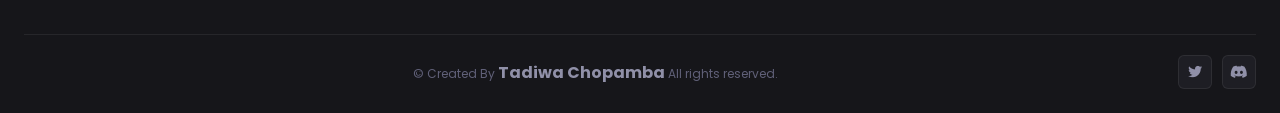
==== commit af7de950: "Crucial commit: Updating links to correspond with GitHub Pages" ====
--- a/pages/about.html
+++ b/pages/about.html
@@ -1,153 +1,286 @@
 <!DOCTYPE html>
 <html lang="en">
-<head>
-  <meta charset="UTF-8">
-  <meta name="viewport" content="width=device-width, initial-scale=1.0">
-  <title>About — HakuAnime</title>
-  <link rel="preconnect" href="https://fonts.googleapis.com">
-  <link rel="preconnect" href="https://fonts.gstatic.com" crossorigin>
-  <link href="https://fonts.googleapis.com/css2?family=Poppins:wght@300;400;500;600;700&family=Bebas+Neue&display=swap" rel="stylesheet">
-  <link rel="stylesheet" href="https://cdnjs.cloudflare.com/ajax/libs/font-awesome/6.5.0/css/all.min.css">
-  <link rel="stylesheet" href="../style/style.css">
-</head>
-<body>
-
-  <header id="header">
-    <div class="header-inner">
-      <a href="../index.html" class="logo">
-        <div class="logo-icon">H</div>
-        <span class="logo-text">HAKU<span>ANIME</span></span>
-      </a>
-      <nav id="nav-menu">
-        <a href="../index.html" class="nav-link">Home</a>
-        <a href="watchlist.html" class="nav-link">Watchlist</a>
-        <a href="about.html" class="nav-link active">About</a>
-        <a href="contact.html" class="nav-link">Contact</a>
-      </nav>
-      <div class="header-actions">
-        <button class="icon-btn theme-toggle"><span class="dark-mode-icon">☀️</span></button>
-        <a href="watchlist.html" class="icon-btn"><i class="fas fa-bookmark"></i></a>
-      </div>
-      <button class="hamburger"><span></span><span></span><span></span></button>
+  <head>
+    <meta charset="UTF-8" />
+    <meta name="viewport" content="width=device-width, initial-scale=1.0" />
+    <title>About — HakuAnime</title>
+    <link rel="preconnect" href="https://fonts.googleapis.com" />
+    <link rel="preconnect" href="https://fonts.gstatic.com" crossorigin />
+    <link
+      href="https://fonts.googleapis.com/css2?family=Poppins:wght@300;400;500;600;700&family=Bebas+Neue&display=swap"
+      rel="stylesheet" />
+    <link
+      rel="stylesheet"
+      href="https://cdnjs.cloudflare.com/ajax/libs/font-awesome/6.5.0/css/all.min.css" />
+    <link rel="stylesheet" href="../style/style.css" />
+  </head>
+  <body>
+    <header id="header">
+      <div class="header-inner">
+        <a href="../index.html" class="logo">
+          <div class="logo-icon">H</div>
+          <span class="logo-text">HAKU<span>ANIME</span></span>
+        </a>
+        <nav id="nav-menu">
+          <a href="../index.html" class="nav-link">Home</a>
+          <a href="watchlist.html" class="nav-link">Watchlist</a>
+          <a href="about.html" class="nav-link active">About</a>
+          <a href="contact.html" class="nav-link">Contact</a>
+        </nav>
+        <div class="header-actions">
+          <button class="icon-btn theme-toggle">
+            <span class="dark-mode-icon">☀️</span>
+          </button>
+          <a href="watchlist.html" class="icon-btn"
+            ><i class="fas fa-bookmark"></i
+          ></a>
+        </div>
+        <button class="hamburger">
+          <span></span><span></span><span></span>
+        </button>
+      </div>
+    </header>
+    <nav class="mobile-nav">
+      <a href="../index.html" class="nav-link">Home</a>
+      <a href="watchlist.html" class="nav-link">Watchlist</a>
+      <a href="about.html" class="nav-link active">About</a>
+      <a href="contact.html" class="nav-link">Contact</a>
+    </nav>
+
+    <div class="page-hero">
+      <div class="container">
+        <div class="breadcrumb">
+          <a href="../index.html">Home</a>
+          <span class="breadcrumb-sep">/</span>
+          <span>About</span>
+        </div>
+        <h1>About HakuAnime</h1>
+        <p>Your passion for anime, our mission to deliver it.</p>
+      </div>
     </div>
-  </header>
-  <nav class="mobile-nav">
-    <a href="../index.html" class="nav-link">Home</a>
-    <a href="watchlist.html" class="nav-link">Watchlist</a>
-    <a href="about.html" class="nav-link active">About</a>
-    <a href="contact.html" class="nav-link">Contact</a>
-  </nav>
-
-  <div class="page-hero">
-    <div class="container">
-      <div class="breadcrumb">
-        <a href="../index.html">Home</a>
-        <span class="breadcrumb-sep">/</span>
-        <span>About</span>
-      </div>
-      <h1>About HakuAnime</h1>
-      <p>Your passion for anime, our mission to deliver it.</p>
+
+    <div class="container" style="padding-bottom: 80px">
+      <div class="about-grid">
+        <div class="about-text">
+          <h2>Built For Anime Fans, By Anime Fans</h2>
+          <p>
+            HakuAnime was founded with a single goal: give every anime fan
+            access to the best titles in one clean, fast, and free platform. No
+            subscriptions. No paywalls. Just anime.
+          </p>
+          <p>
+            We carefully curate our library to include everything from timeless
+            classics to the latest seasonal releases. Whether you're a returning
+            veteran or just discovering anime for the first time, there's
+            something here for you.
+          </p>
+          <p>
+            Our platform is built on simplicity. A smart search, personal
+            watchlist, and a clean interface so nothing gets between you and the
+            story you're watching.
+          </p>
+          <a
+            href="../index.html"
+            class="btn-primary"
+            style="display: inline-flex; margin-top: 8px"
+            >Start Watching</a
+          >
+        </div>
+        <div class="about-visual">
+          <div style="font-size: 72px; margin-bottom: 20px">⛩️</div>
+          <div
+            style="
+              font-family: 'Bebas Neue', sans-serif;
+              font-size: 40px;
+              letter-spacing: 3px;
+              color: var(--primary-red);
+            ">
+            HAKUANIME
+          </div>
+          <div
+            style="
+              font-size: 13px;
+              color: var(--text-muted);
+              margin-top: 8px;
+              letter-spacing: 2px;
+            ">
+            STREAM WITHOUT LIMITS
+          </div>
+        </div>
+      </div>
+
+      <div class="about-stats">
+        <div class="stat-item">
+          <div class="stat-num">1K+</div>
+          <div class="stat-label">Anime Titles</div>
+        </div>
+        <div class="stat-item">
+          <div class="stat-num">50K+</div>
+          <div class="stat-label">Active Users</div>
+        </div>
+        <div class="stat-item">
+          <div class="stat-num">100%</div>
+          <div class="stat-label">Free to Watch</div>
+        </div>
+      </div>
+
+      <!-- Values -->
+      <div style="margin-top: 64px">
+        <h2
+          style="
+            font-family: 'Bebas Neue', sans-serif;
+            font-size: 36px;
+            letter-spacing: 2px;
+            margin-bottom: 32px;
+          ">
+          Our Values
+        </h2>
+        <div
+          style="
+            display: grid;
+            grid-template-columns: repeat(auto-fill, minmax(260px, 1fr));
+            gap: 24px;
+          ">
+          <div
+            style="
+              background: var(--card-bg);
+              border: 1px solid var(--border);
+              border-radius: var(--radius);
+              padding: 28px;
+            ">
+            <div style="font-size: 36px; margin-bottom: 12px">🎯</div>
+            <h3 style="font-size: 16px; font-weight: 700; margin-bottom: 8px">
+              Quality First
+            </h3>
+            <p
+              style="
+                font-size: 13px;
+                color: var(--text-secondary);
+                line-height: 1.7;
+              ">
+              Every title is hand-selected to ensure the best experience for our
+              community.
+            </p>
+          </div>
+          <div
+            style="
+              background: var(--card-bg);
+              border: 1px solid var(--border);
+              border-radius: var(--radius);
+              padding: 28px;
+            ">
+            <div style="font-size: 36px; margin-bottom: 12px">⚡</div>
+            <h3 style="font-size: 16px; font-weight: 700; margin-bottom: 8px">
+              Speed & Performance
+            </h3>
+            <p
+              style="
+                font-size: 13px;
+                color: var(--text-secondary);
+                line-height: 1.7;
+              ">
+              Fast loading, no buffering. Built for smooth streaming on any
+              device.
+            </p>
+          </div>
+          <div
+            style="
+              background: var(--card-bg);
+              border: 1px solid var(--border);
+              border-radius: var(--radius);
+              padding: 28px;
+            ">
+            <div style="font-size: 36px; margin-bottom: 12px">🔓</div>
+            <h3 style="font-size: 16px; font-weight: 700; margin-bottom: 8px">
+              Always Free
+            </h3>
+            <p
+              style="
+                font-size: 13px;
+                color: var(--text-secondary);
+                line-height: 1.7;
+              ">
+              No hidden fees, no credit cards, no subscriptions. Anime for
+              everyone.
+            </p>
+          </div>
+          <div
+            style="
+              background: var(--card-bg);
+              border: 1px solid var(--border);
+              border-radius: var(--radius);
+              padding: 28px;
+            ">
+            <div style="font-size: 36px; margin-bottom: 12px">🌍</div>
+            <h3 style="font-size: 16px; font-weight: 700; margin-bottom: 8px">
+              Community Driven
+            </h3>
+            <p
+              style="
+                font-size: 13px;
+                color: var(--text-secondary);
+                line-height: 1.7;
+              ">
+              We listen to our community. Suggest titles, report issues, shape
+              the platform.
+            </p>
+          </div>
+        </div>
+      </div>
     </div>
-  </div>
-
-  <div class="container" style="padding-bottom:80px">
-    <div class="about-grid">
-      <div class="about-text">
-        <h2>Built For Anime Fans, By Anime Fans</h2>
-        <p>HakuAnime was founded with a single goal: give every anime fan access to the best titles in one clean, fast, and free platform. No subscriptions. No paywalls. Just anime.</p>
-        <p>We carefully curate our library to include everything from timeless classics to the latest seasonal releases. Whether you're a returning veteran or just discovering anime for the first time, there's something here for you.</p>
-        <p>Our platform is built on simplicity. A smart search, personal watchlist, and a clean interface so nothing gets between you and the story you're watching.</p>
-        <a href="../index.html" class="btn-primary" style="display:inline-flex;margin-top:8px">Start Watching</a>
-      </div>
-      <div class="about-visual">
-        <div style="font-size:72px;margin-bottom:20px">⛩️</div>
-        <div style="font-family:'Bebas Neue',sans-serif;font-size:40px;letter-spacing:3px;color:var(--primary-red)">HAKUANIME</div>
-        <div style="font-size:13px;color:var(--text-muted);margin-top:8px;letter-spacing:2px">STREAM WITHOUT LIMITS</div>
-      </div>
-    </div>
-
-    <div class="about-stats">
-      <div class="stat-item">
-        <div class="stat-num">1K+</div>
-        <div class="stat-label">Anime Titles</div>
-      </div>
-      <div class="stat-item">
-        <div class="stat-num">50K+</div>
-        <div class="stat-label">Active Users</div>
-      </div>
-      <div class="stat-item">
-        <div class="stat-num">100%</div>
-        <div class="stat-label">Free to Watch</div>
-      </div>
-    </div>
-
-    <!-- Values -->
-    <div style="margin-top:64px">
-      <h2 style="font-family:'Bebas Neue',sans-serif;font-size:36px;letter-spacing:2px;margin-bottom:32px">Our Values</h2>
-      <div style="display:grid;grid-template-columns:repeat(auto-fill,minmax(260px,1fr));gap:24px">
-        <div style="background:var(--card-bg);border:1px solid var(--border);border-radius:var(--radius);padding:28px">
-          <div style="font-size:36px;margin-bottom:12px">🎯</div>
-          <h3 style="font-size:16px;font-weight:700;margin-bottom:8px">Quality First</h3>
-          <p style="font-size:13px;color:var(--text-secondary);line-height:1.7">Every title is hand-selected to ensure the best experience for our community.</p>
-        </div>
-        <div style="background:var(--card-bg);border:1px solid var(--border);border-radius:var(--radius);padding:28px">
-          <div style="font-size:36px;margin-bottom:12px">⚡</div>
-          <h3 style="font-size:16px;font-weight:700;margin-bottom:8px">Speed & Performance</h3>
-          <p style="font-size:13px;color:var(--text-secondary);line-height:1.7">Fast loading, no buffering. Built for smooth streaming on any device.</p>
-        </div>
-        <div style="background:var(--card-bg);border:1px solid var(--border);border-radius:var(--radius);padding:28px">
-          <div style="font-size:36px;margin-bottom:12px">🔓</div>
-          <h3 style="font-size:16px;font-weight:700;margin-bottom:8px">Always Free</h3>
-          <p style="font-size:13px;color:var(--text-secondary);line-height:1.7">No hidden fees, no credit cards, no subscriptions. Anime for everyone.</p>
-        </div>
-        <div style="background:var(--card-bg);border:1px solid var(--border);border-radius:var(--radius);padding:28px">
-          <div style="font-size:36px;margin-bottom:12px">🌍</div>
-          <h3 style="font-size:16px;font-weight:700;margin-bottom:8px">Community Driven</h3>
-          <p style="font-size:13px;color:var(--text-secondary);line-height:1.7">We listen to our community. Suggest titles, report issues, shape the platform.</p>
-        </div>
-      </div>
-    </div>
-  </div>
-
-  <footer id="footer">
-    <div class="footer-inner">
-      <div class="footer-top">
-        <div class="footer-brand">
-          <span class="logo-text">HAKU<span style="color:var(--primary-red)">ANIME</span></span>
-          <p class="footer-desc">Your home for free anime streaming.</p>
-        </div>
-        <div>
-          <h4 class="footer-heading">Navigation</h4>
-          <ul class="footer-links">
-            <li><a href="../index.html" class="footer-link">Home</a></li>
-            <li><a href="watchlist.html" class="footer-link">Watchlist</a></li>
-            <li><a href="about.html" class="footer-link">About</a></li>
-            <li><a href="contact.html" class="footer-link">Contact</a></li>
-          </ul>
-        </div>
-        <div></div>
-        <div>
-          <h4 class="footer-heading">Legal</h4>
-          <ul class="footer-links">
-            <li><a href="#" class="footer-link">Privacy Policy</a></li>
-            <li><a href="#" class="footer-link">Terms of Service</a></li>
-          </ul>
-        </div>
-      </div>
-      <div class="footer-bottom">
-        <span class="footer-copy">© 2025 HakuAnime. All rights reserved.</span>
-        <div class="footer-socials">
-          <a href="#" class="social-btn"><i class="fab fa-twitter"></i></a>
-          <a href="#" class="social-btn"><i class="fab fa-discord"></i></a>
-        </div>
-      </div>
-    </div>
-  </footer>
-
-  <div id="toast-container"></div>
-  <script src="../js/notifications.js"></script>
-  <script src="../js/watchlist.js"></script>
-  <script src="../js/dark-mode.js"></script>
-  <script src="../js/main.js"></script>
-</body>
+
+    <footer id="footer">
+      <div class="footer-inner">
+        <div class="footer-top">
+          <div class="footer-brand">
+            <span class="logo-text"
+              >HAKU<span style="color: var(--primary-red)">ANIME</span></span
+            >
+            <p class="footer-desc">Your home for free anime streaming.</p>
+          </div>
+          <div>
+            <h4 class="footer-heading">Navigation</h4>
+            <ul class="footer-links">
+              <li><a href="../index.html" class="footer-link">Home</a></li>
+              <li>
+                <a href="watchlist.html" class="footer-link">Watchlist</a>
+              </li>
+              <li><a href="about.html" class="footer-link">About</a></li>
+              <li><a href="contact.html" class="footer-link">Contact</a></li>
+            </ul>
+          </div>
+          <div></div>
+          <div>
+            <h4 class="footer-heading">Legal</h4>
+            <ul class="footer-links">
+              <li><a href="#" class="footer-link">Privacy Policy</a></li>
+              <li><a href="#" class="footer-link">Terms of Service</a></li>
+            </ul>
+          </div>
+        </div>
+        <div class="footer-bottom">
+          <span class="footer-copy"
+            >© Created By
+            <a
+              href="https://ai-datawizard.github.io/Portfolio/"
+              class="footer-link"
+              target="_blank"
+              >Tadiwa Chopamba</a
+            >
+            All rights reserved.</span
+          >
+          <div class="footer-socials">
+            <a href="#" class="social-btn"><i class="fab fa-twitter"></i></a>
+            <a href="#" class="social-btn"><i class="fab fa-discord"></i></a>
+          </div>
+        </div>
+      </div>
+    </footer>
+
+    <div id="toast-container"></div>
+    <script src="../js/notifications.js"></script>
+    <script src="../js/watchlist.js"></script>
+    <script src="../js/dark-mode.js"></script>
+    <script src="../js/main.js"></script>
+  </body>
 </html>
